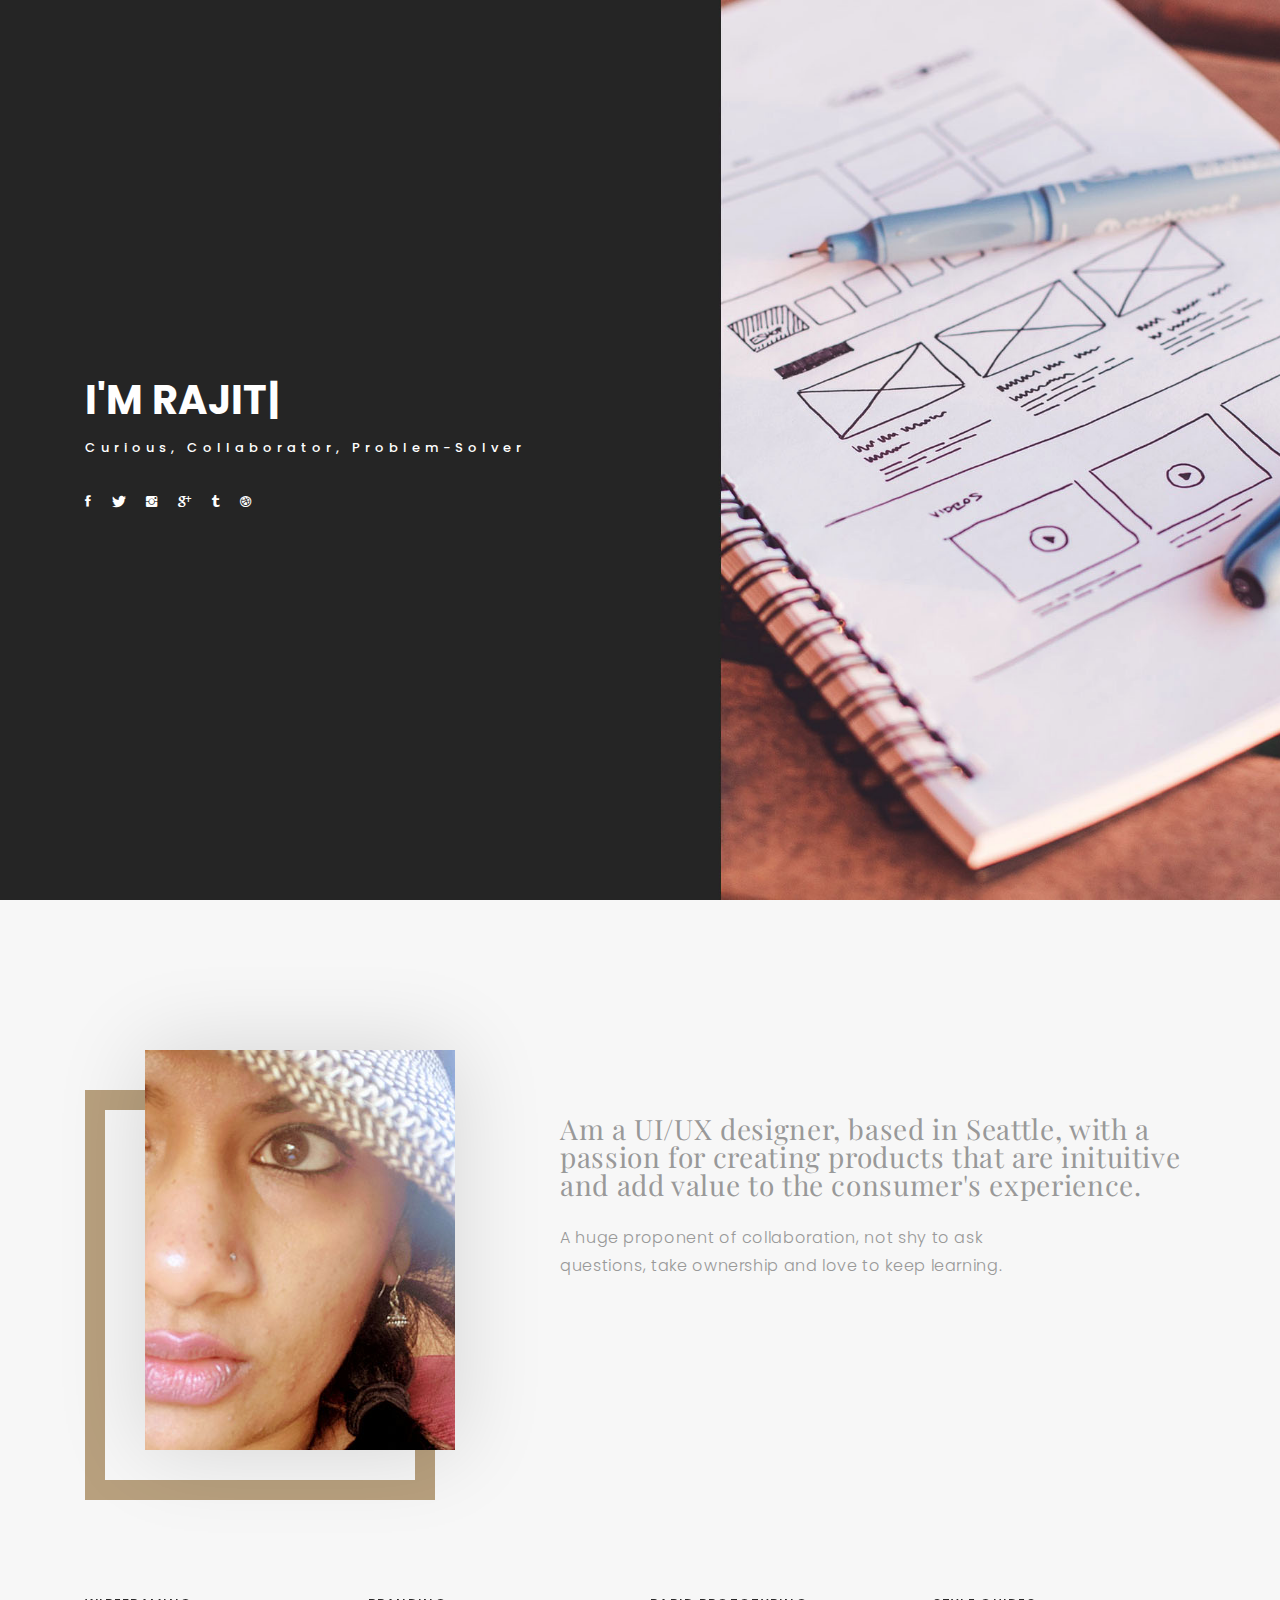
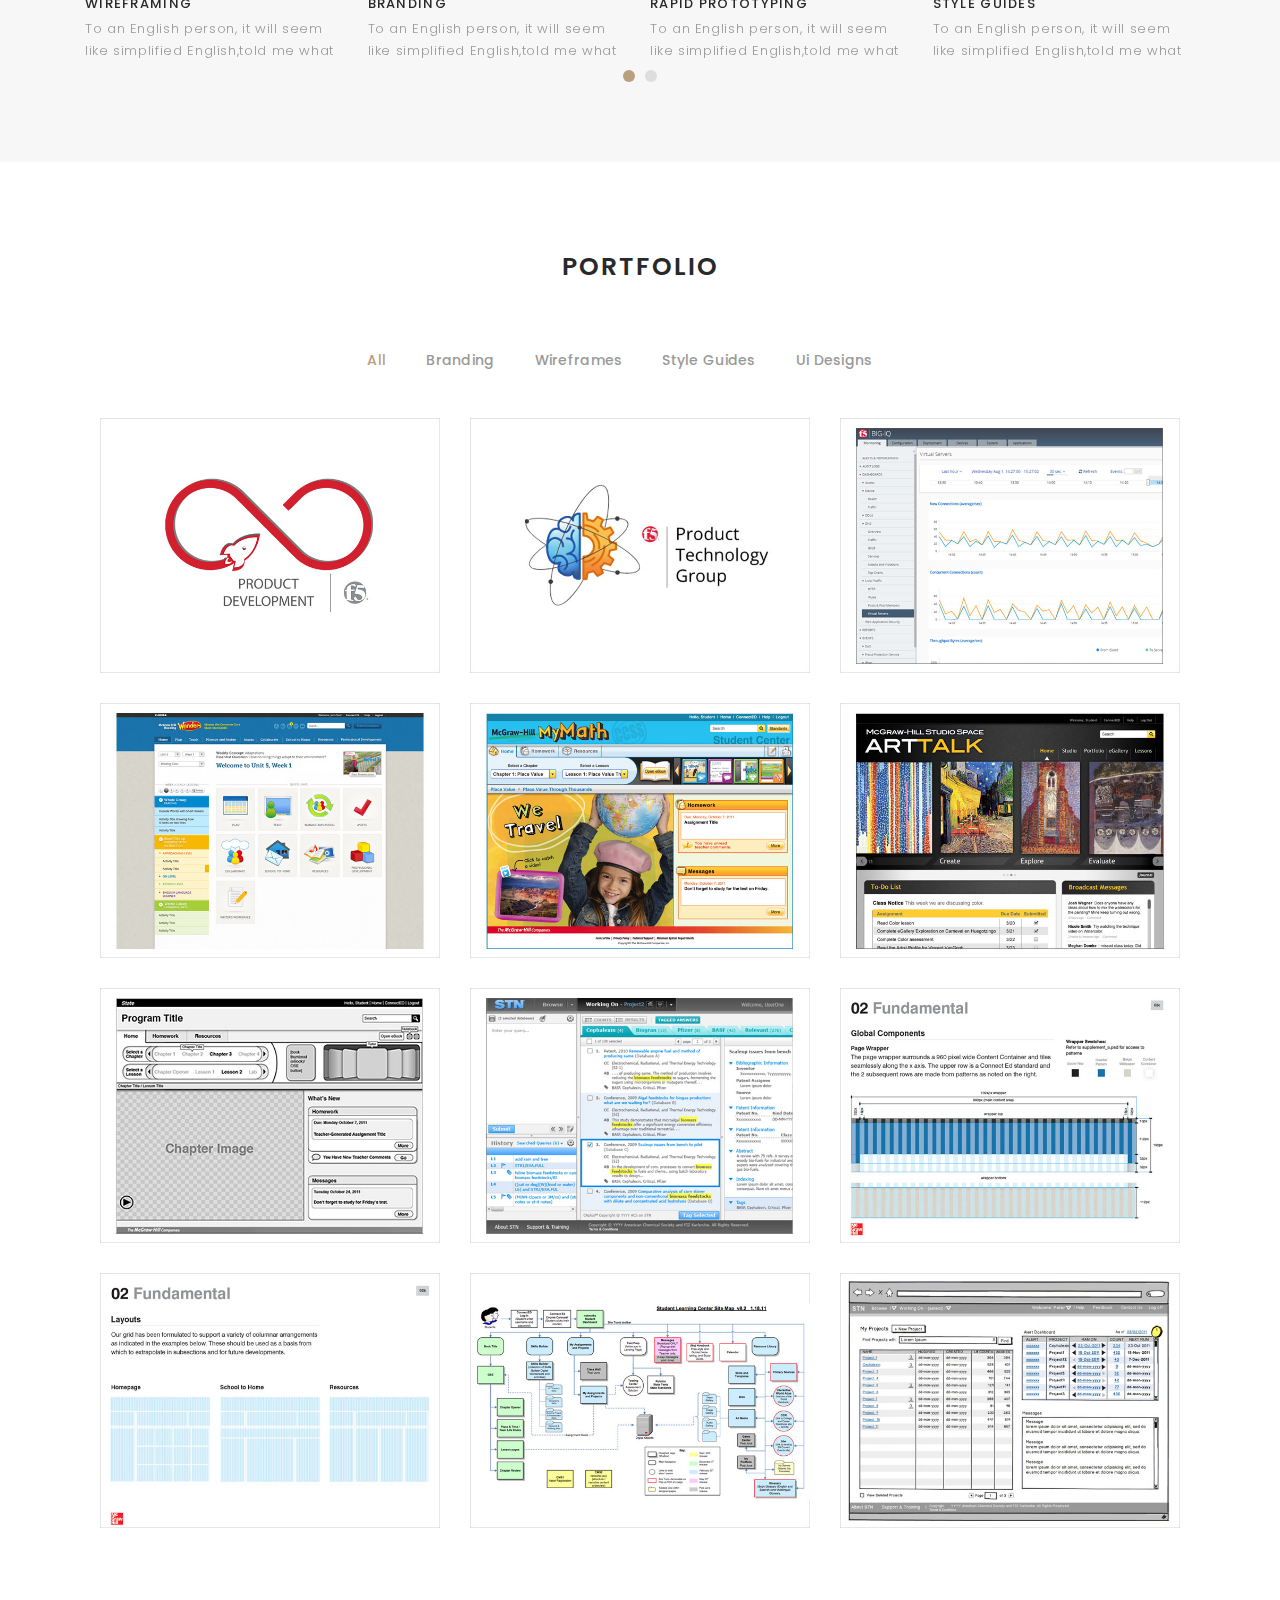
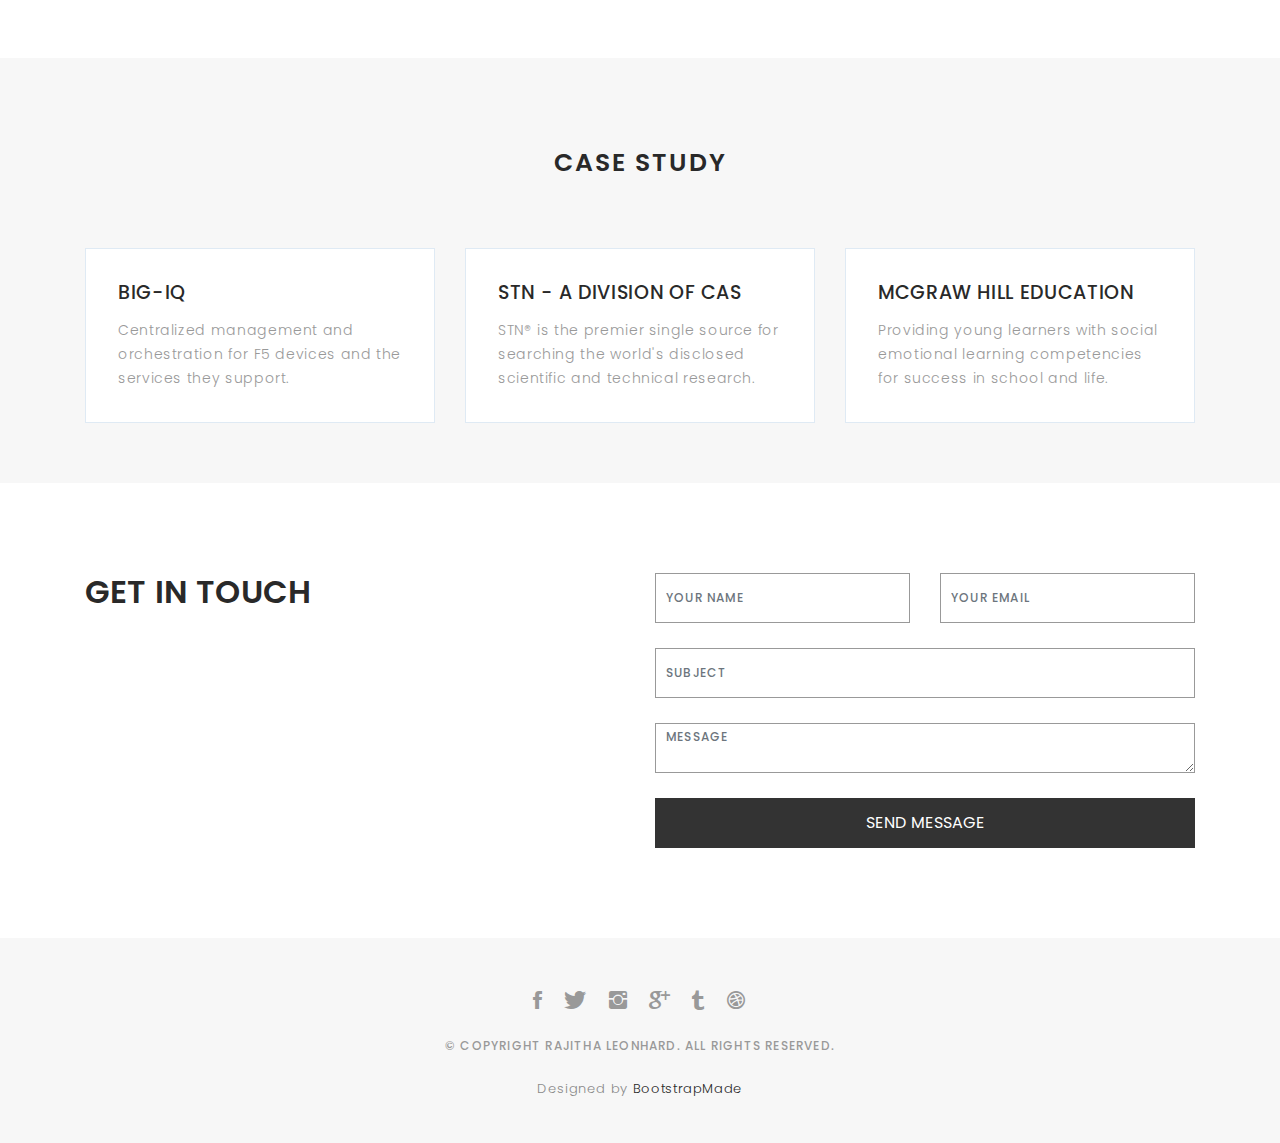
==== index.html @ eb4d6301 "My ux portfolio" ====
<!DOCTYPE html>
<html lang="en">

<head>
  <!-- meta -->
  <meta charset="utf-8">
  <meta content="width=device-width, initial-scale=1.0" name="viewport">

  <title>Rajitha Leonhard - User Experience Portfolio </title>
  <meta content="" name="keywords">
  <meta content="" name="description">

  <!-- Google Fonts -->
  <link href="https://fonts.googleapis.com/css?family=Poppins" rel="stylesheet">
  <link href="https://fonts.googleapis.com/css?family=Playfair+Display|Poppins" rel="stylesheet">
  <link href="https://fonts.googleapis.com/css?family=Damion" rel="stylesheet">

  <!-- Bootstrap CSS File -->
  <link href="lib/bootstrap/css/bootstrap.min.css" rel="stylesheet">

  <!-- Libraries CSS Files -->
  <link href="lib/ionicons/css/ionicons.min.css" rel="stylesheet">
  <link href="lib/owlcarousel/assets/owl.carousel.min.css" rel="stylesheet">
  <link href="lib/magnific-popup/magnific-popup.css" rel="stylesheet">
  <link href="lib/hover/hover.min.css" rel="stylesheet">

  <!-- Main Stylesheet File -->
  <link href="css/style.css" rel="stylesheet">

  <!-- Responsive css -->
  <link href="css/responsive.css" rel="stylesheet">

  <!--FontAwesome css-->
  <link rel="stylesheet" href="https://use.fontawesome.com/releases/v5.2.0/css/all.css" integrity="sha384-hWVjflwFxL6sNzntih27bfxkr27PmbbK/iSvJ+a4+0owXq79v+lsFkW54bOGbiDQ" crossorigin="anonymous">


  <!-- =======================================================
    Theme Name: Folio
    Theme URL: https://bootstrapmade.com/folio-bootstrap-portfolio-template/
    Author: BootstrapMade.com
    Author URL: https://bootstrapmade.com
  ======================================================= -->
</head>

<body>

  <!-- start section navbar -->
  <nav id="main-nav">
    <div class="row">
      <div class="container">

        <div class="logo">
          <a href="index.html"><img src="images/logo.png" alt="logo"></a>
        </div>

        <div class="responsive"><i data-icon="m" class="ion-navicon-round"></i></div>

        <ul class="nav-menu list-unstyled">
          <li><a href="#header" class="smoothScroll">Home</a></li>
          <li><a href="#about" class="smoothScroll">About</a></li>
          <li><a href="#portfolio" class="smoothScroll">Portfolio</a></li>
          <li><a href="#journal" class="smoothScroll">Case Study</a></li>
          <li><a href="#contact" class="smoothScroll">Contact</a></li>
        </ul>

      </div>
    </div>
  </nav>
  <!-- End section navbar -->


  <!-- start section header -->
  <div id="header" class="home">

    <div class="container">
      <div class="header-content">
        <h1>I'm <span class="typed"></span></h1>
        <p>curious, collaborator, problem-solver</p>

        <ul class="list-unstyled list-social">
          <li><a href="#"><i class="ion-social-facebook"></i></a></li>
          <li><a href="#"><i class="ion-social-twitter"></i></a></li>
          <li><a href="#"><i class="ion-social-instagram"></i></a></li>
          <li><a href="#"><i class="ion-social-googleplus"></i></a></li>
          <li><a href="#"><i class="ion-social-tumblr"></i></a></li>
          <li><a href="#"><i class="ion-social-dribbble"></i></a></li>
        </ul>
      </div>
    </div>
  </div>
  <!-- End section header -->


  <!-- start section about us -->
  <div id="about" class="paddsection">
    <div class="container">
      <div class="row justify-content-between">

        <div class="col-lg-4 ">
          <div class="div-img-bg">
            <div class="about-img">
              <img src="images/me.jpg" class="img-responsive" alt="me">
            </div>
          </div>
        </div>

        <div class="col-lg-7">
          <div class="about-descr">

            <p class="p-heading">Am a UI/UX designer, based in Seattle, with a passion for creating products that are inituitive and add value to the consumer's experience. </p>
            <p class="separator">A huge proponent of collaboration, not shy to ask questions, take ownership and love to keep learning.</p>

          </div>

        </div>
      </div>
    </div>
  </div>
  <!-- end section about us -->


  <!-- start section services -->
  <div id="services">
    <div class="container">

      <div class="services-carousel owl-theme">

        <div class="services-block">


          <i class="fas fa-pencil-alt"></i>
          <span>WIREFRAMING</span>
          <p class="separator">To an English person, it will seem like simplified English,told me what </p>

        </div>

        <div class="services-block">


          <i class="fas fa-passport"></i>
          <span>BRANDING</span>
          <p class="separator">To an English person, it will seem like simplified English,told me what </p>

        </div>

        <div class="services-block">

          <i class="fas fa-sitemap"></i>
          <span>RAPID PROTOTYPING</span>
          <p class="separator">To an English person, it will seem like simplified English,told me what </p>

        </div>


        <div class="services-block">

          <i class="far fa-list-alt"></i>
          <span>STYLE GUIDES</span>
          <p class="separator">To an English person, it will seem like simplified English,told me what </p>

        </div>


        <div class="services-block">

          <i class="fas fa-users"></i>
          <span>USER RESEARCH</span>
          <p class="separator">To an English person, it will seem like simplified English,told me what </p>

        </div>

        <!--
<div class="services-block">

  <i class="ion-ios-camera-outline"></i>
  <span>PHOTOGRAPHY</span>
  <p class="separator">To an English person, it will seem like simplified English,told me what </p>

</div>
-->

      </div>

    </div>

  </div>
  <!-- end section services -->


  <!-- start section portfolio -->

  <div id="portfolio" class="text-center paddsection">

    <div class="container">
      <div class="section-title text-center">
        <h2>Portfolio</h2>
      </div>
    </div>

    <div class="container">
      <div class="row">
        <div class="col-md-12">

          <div class="portfolio-list">

            <ul class="nav list-unstyled" id="portfolio-flters">
              <li class="filter filter-active" data-filter=".all">all</li>
              <li class="filter" data-filter=".branding">branding</li>
              <li class="filter" data-filter=".mockups">wireframes</li>
              <li class="filter" data-filter=".uikits">style guides</li>
              <li class="filter" data-filter=".webdesign">ui designs</li>
            </ul>

          </div>

          <div class="portfolio-container">

            <div class="col-lg-4 col-md-6 portfolio-thumbnail all branding">
              <a class="popup-img" href="images/portfolio/1.jpg">
                <img src="images/portfolio/1.jpg" alt="img">
              </a>
            </div>

            <div class="col-lg-4 col-md-6 portfolio-thumbnail all branding">
              <a class="popup-img" href="images/portfolio/2.jpg">
                <img src="images/portfolio/2.jpg"  alt="img">
              </a>
            </div>

            <div class="col-lg-4 col-md-6 portfolio-thumbnail all webdesign">
              <a class="popup-img" href="images/portfolio/3.jpg">
                <img src="images/portfolio/3.jpg" alt="img">
              </a>
            </div>

            <div class="col-lg-4 col-md-6 portfolio-thumbnail all webdesign">
              <a class="popup-img" href="images/portfolio/4.jpg">
                <img src="images/portfolio/4.jpg" alt="img">
              </a>
            </div>

            <div class="col-lg-4 col-md-6 portfolio-thumbnail all webdesign">
              <a class="popup-img" href="images/portfolio/5.jpg">
                <img src="images/portfolio/5.jpg" alt="img">
              </a>
            </div>

            <div class="col-lg-4 col-md-6 portfolio-thumbnail all webdesign">
              <a class="popup-img" href="images/portfolio/6.jpg">
                <img src="images/portfolio/6.jpg" alt="img">
              </a>
            </div>
            <div class="col-lg-4 col-md-6 portfolio-thumbnail all mockups">
              <a class="popup-img" href="images/portfolio/7.jpg">
                <img src="images/portfolio/7.jpg" alt="img">
              </a>
            </div>
            <div class="col-lg-4 col-md-6 portfolio-thumbnail all webdesign">
              <a class="popup-img" href="images/portfolio/8.jpg">
                <img src="images/portfolio/8.jpg" alt="img">
        
              </a>
            </div>
            <div class="col-lg-4 col-md-6 portfolio-thumbnail all uikits">
              <a class="popup-img" href="images/portfolio/9.jpg">
                <img src="images/portfolio/9.jpg" alt="img">
                      </a>
            </div>
            <div class="col-lg-4 col-md-6 portfolio-thumbnail all uikits">
              <a class="popup-img" href="images/portfolio/10.jpg">
                <img src="images/portfolio/10.jpg" alt="img">
                      </a>
            </div>
            <div class="col-lg-4 col-md-6 portfolio-thumbnail all mockups">
              <a class="popup-img" href="images/portfolio/11.jpg">
                <img src="images/portfolio/11.jpg" alt="img">
                      </a>
            </div>
            <div class="col-lg-4 col-md-6 portfolio-thumbnail all mockups">
              <a class="popup-img" href="images/portfolio/12.jpg">
                <img src="images/portfolio/12.jpg" alt="img">
                      </a>
            </div>

          </div>
        </div>
      </div>
    </div>

  </div>

  <!-- End section portfolio -->


  <!-- start section case study -->
  <div id="journal" class="text-left paddsection">

    <div class="container">
      <div class="section-title text-center">
        <h2>case study</h2>
      </div>
    </div>

    <div class="container">
      <div class="journal-block">
        <div class="row">

          <div class="col-lg-4 col-md-6">
            <div class="journal-info">

              <div class="journal-txt">

                <h4><a href="blog-single.html">BIG-IQ</a></h4>
                <p class="separator">Centralized management and orchestration for F5 devices and the services they support.
                </p>
                <p><a href="blog-single.html"> <i class="fas fa-arrow-right"></i></a></p>


              </div>

            </div>
          </div>

          <div class="col-lg-4 col-md-6">
            <div class="journal-info">


              <div class="journal-txt">

                <h4><a href="#blog-single.html">STN - A DIVISION OF CAS</a></h4>
                <p class="separator">STN® is the premier single source for searching the world's disclosed scientific and technical research.
                </p>
                <p> <i class="fas fa-arrow-right"></i></p>
              </div>

            </div>
          </div>

          <div class="col-lg-4 col-md-6">
            <div class="journal-info">



              <div class="journal-txt">

                <h4><a href="blog-single.html">MCGRAW HILL EDUCATION</a></h4>
                <p class="separator">Providing young learners with social emotional learning competencies for success in school and life.
                </p>
                <p> <i class="fas fa-arrow-right"></i></p>
              </div>

            </div>
          </div>

        </div>
      </div>
    </div>

  </div>
  <!-- End section journal -->


  <!-- start sectoion contact -->
  <div id="contact" class="paddsection">
    <div class="container">
      <div class="contact-block1">
        <div class="row">

          <div class="col-lg-6">
            <div class="contact-contact">

              <h2 class="mb-30">GET IN TOUCH</h2>

              <ul class="contact-details">
                <!--
<li><span>+1 614 602 9393</span></li>
<li><span>example@example.com</span></li>
-->
              </ul>

            </div>
          </div>

          <div class="col-lg-6">
            <form action="" method="post" role="form" class="contactForm">
              <div class="row">

                <div id="sendmessage">Your message has been sent. Thank you!</div>
                <div id="errormessage"></div>

                <div class="col-lg-6">
                  <div class="form-group contact-block1">
                    <input type="text" name="name" class="form-control" id="name" placeholder="Your Name" data-rule="minlen:4" data-msg="Please enter at least 4 chars" />
                    <div class="validation"></div>
                  </div>
                </div>

                <div class="col-lg-6">
                  <div class="form-group">
                    <input type="email" class="form-control" name="email" id="email" placeholder="Your Email" data-rule="email" data-msg="Please enter a valid email" />
                    <div class="validation"></div>
                  </div>
                </div>

                <div class="col-lg-12">
                  <div class="form-group">
                    <input type="text" class="form-control" name="subject" id="subject" placeholder="Subject" data-rule="minlen:4" data-msg="Please enter at least 8 chars of subject" />
                    <div class="validation"></div>
                  </div>
                </div>

                <div class="col-lg-12">
                  <div class="form-group">
                    <textarea class="form-control" name="message" rows="12" data-rule="required" data-msg="Please write something for us" placeholder="Message"></textarea>
                    <div class="validation"></div>
                  </div>
                </div>

                <div class="col-lg-12">
                  <input type="submit" class="btn btn-defeault btn-send" value="Send message">
                </div>

              </div>
            </form>
          </div>
        </div>
      </div>
    </div>
  </div>
  <!-- start sectoion contact -->


  <!-- start section footer -->
  <div id="footer" class="text-center">
    <div class="container">
      <div class="socials-media text-center">

        <ul class="list-unstyled">
          <li><a href="#"><i class="ion-social-facebook"></i></a></li>
          <li><a href="#"><i class="ion-social-twitter"></i></a></li>
          <li><a href="#"><i class="ion-social-instagram"></i></a></li>
          <li><a href="#"><i class="ion-social-googleplus"></i></a></li>
          <li><a href="#"><i class="ion-social-tumblr"></i></a></li>
          <li><a href="#"><i class="ion-social-dribbble"></i></a></li>
        </ul>

      </div>

      <p>&copy; Copyright Rajitha Leonhard. All rights reserved.</p>

      <div class="credits">
        <!--
          All the links in the footer should remain intact.
          You can delete the links only if you purchased the pro version.
          Licensing information: https://bootstrapmade.com/license/
          Purchase the pro version with working PHP/AJAX contact form: https://bootstrapmade.com/buy/?theme=Folio
        -->
        Designed by <a href="https://bootstrapmade.com/">BootstrapMade</a>
      </div>

    </div>
  </div>
  <!-- End section footer -->

  <!-- JavaScript Libraries -->
  <script src="lib/jquery/jquery.min.js"></script>
  <script src="lib/jquery/jquery-migrate.min.js"></script>
  <script src="lib/bootstrap/js/bootstrap.bundle.min.js"></script>
  <script src="lib/typed/typed.js"></script>
  <script src="lib/owlcarousel/owl.carousel.min.js"></script>
  <script src="lib/magnific-popup/magnific-popup.min.js"></script>
  <script src="lib/isotope/isotope.pkgd.min.js"></script>

  <!-- Contact Form JavaScript File -->
  <script src="contactform/contactform.js"></script>

  <!-- Template Main Javascript File -->
  <script src="js/main.js"></script>

</body>

</html>
---- css/style.css ----
/*
  Theme Name: Folio
  Theme URL: https://bootstrapmade.com/folio-bootstrap-portfolio-template/
  Author: BootstrapMade.com
  Author URL: https://bootstrapmade.com
*/

/*  General Styling
/*-----------------------------------------------------------------------------------*/

body {
  background: #ffffff;
  color: #898989;
  font-family: 'Poppins', helvetica;
  font-size: 2rem;
  font-weight: 300;
  line-height: .5rem;
  letter-spacing: 0.02em;
  overflow-x: hidden;
  margin: 0 auto;
  padding: 0;
  -moz-box-sizing: border-box;
  -ms-box-sizing: border-box;
  -o-box-sizing: border-box;
  -webkit-box-sizing: border-box;
  box-sizing: border-box;
}

h1,
h2,
h3,
h4,
h5,
h6 {
  margin: 0;
}

h2 {
  color: #292929;
  font-weight: 600;
}

h4 {
  color: #292929;
  font-size: 14px;
  font-weight: 600;
}

a {
  color: #292929;
  text-decoration: none !important;
  -moz-transition: all 0.5s ease-in-out 0s;
  -ms-transition: all 0.5s ease-in-out 0s;
  -o-transition: all 0.5s ease-in-out 0s;
  -webkit-transition: all 0.5s ease-in-out 0s;
  transition: all 0.5s ease-in-out 0s;
}

a:hover {
  -moz-transition: all 0.5s ease-in-out 0s;
  -ms-transition: all 0.5s ease-in-out 0s;
  -o-transition: all 0.5s ease-in-out 0s;
  -webkit-transition: all 0.5s ease-in-out 0s;
  transition: all 0.5s ease-in-out 0s;
}

a:hover,
a:focus {
  color: #b8a07e;
  text-decoration: underline;
}

nav ul li a {
  padding: 2px 0 0 0;
  position: relative;
  display: block;
  font-size: 12px;
  color: #999999;
  letter-spacing: 0.1em;
  font-weight: 500;
  line-height: 14px;
  text-transform: uppercase;
  -moz-transition: all 0.5s ease-in-out 0s;
  -ms-transition: all 0.5s ease-in-out 0s;
  -o-transition: all 0.5s ease-in-out 0s;
  -webkit-transition: all 0.5s ease-in-out 0s;
  transition: all 0.5s ease-in-out 0s;
}

p {
  margin: 25px 0;
  padding: 0;
  font-size: 1rem;
  color: #999999;
  line-height: 28px;
}

::-moz-selection {
  background: #b8a07e;
  color: #fff;
}

::selection {
  background: #b8a07e;
  color: #fff;
}

.btn {
  background: #333;
  border: medium none;
  border-radius: 0;
  color: #fff;
  font-size: 1rem;
  ;
  height: 50px;
  line-height: 50px;
  padding: 0 30px;
  text-transform: uppercase;
}

.btn:hover,
.btn:focus {
  color: #fff;
}

.padDiv {
  padding: 30px 20px;
}

.section-title {
  margin-bottom: 70px;
}

.section-title h2 {
  font-size: 25px;
  letter-spacing: 2px;
  text-transform: uppercase;
}

.form-control {
  background-color: transparent;
  border: 1px solid #999;
  border-radius: 0;
  color: #999999;
  font-size: 12px;
  font-weight: 500;
  height: 50px;
  letter-spacing: 0.1em;
  padding-left: 10px;
  margin: 0 0 25px 0;
  line-height: 14px;
  text-transform: uppercase;
}

.form-control:focus {
  box-shadow: none;
  outline: 0 none;
}

.paddsection {
  padding-top: 90px;
  padding-bottom: 90px;
}

.paddsections {
  padding-top: 90px;
  padding-bottom: 90px !important;
}

.hvr-shutter-in-horizontal::before {
  background: #333;
}

.hvr-shutter-in-horizontal:hover {
  background: #b8a07e;
}

.mb-30 {
  margin-bottom: 30px;
}

/*-----------------------------------------------------------------------------------*/

/*  Navbar Top
/*-----------------------------------------------------------------------------------*/

nav {
  position: fixed;
  background: #fff;
  z-index: 1000;
  width: 100%;
  padding: 20px;
  display: none;
  -webkit-box-shadow: 0px 2px 92px 0px rgba(0, 0, 0, 0.18);
  -moz-box-shadow: 0px 2px 92px 0px rgba(0, 0, 0, 0.18);
  box-shadow: 0px 2px 92px 0px rgba(0, 0, 0, 0.18);
}

.nav-menu {
  float: right;
  line-height: 32px;
  margin-bottom: 0;
  padding-top: 16px;
}

nav ul li {
  float: left;
  margin-right: 15px;
  font-family: 'Poppins', sans-serif;
  font-size: 14px;
  margin-left: 40px;
}

nav ul li a {
  padding: 2px 0 0 0;
  position: relative;
  display: block;
  font-size: 14px;
  color: #999999;
  font-family: 'Poppins', helvetica;
  font-weight: 500;
  line-height: 16px;
  text-transform: uppercase;
  letter-spacing: 0.02em;
  text-transform: capitalize;
}

.logo {
  float: left;
}

/*
.logo a {
  text-decoration: none;
  font-family: 'Damion', cursive;
  font-size: 3em;
}
*/

.logo img {
  width: 100px;
  height: 50px;
}



.responsive {
  display: none;
  font-size: 23px;
}

.active {
  color: #afafaf;
}

/*----------------------------------------------------------------------------------*/

/*  Header
/*-----------------------------------------------------------------------------------*/

#header {
  background: url("../images/home-bg.jpg") repeat scroll center center / cover;
  height: 100vh;
  width: 100%;
}


#header .header-content {
  height: 100vh;
  text-align: left;
  width: 100%;
  display: flex;
  justify-content: center;
  flex-direction: column;
}

.header-content h1 {
  font-size: 40px;
  font-weight: 700;
  margin-bottom: 10px;
  text-transform: uppercase;
  color: #fff;
}

.header-content p {
  font-size: 13px;
  letter-spacing: 5px;
  margin-top: 0;
  margin-bottom: 30px;
  text-transform: capitalize;
  color: #fff;
  font-weight: 500;
}

.header-content .list-social li {
  float: left;
  margin-right: 20px;
}

.header-content .list-social li i {
  color: #fff;
  font-size: 15px;
}

/*-----------------------------------------------------------------------------------*/

/*  Aout-us
/*-----------------------------------------------------------------------------------*/

#about {
  width: 100%;
  height: auto;
  background: #f7f7f7;
  padding-top: 190px;
}

#about .div-img-bg {
  padding-bottom: 30px;
  border: 20px solid #b8a07e;
}

#about .div-img-bg .about-img img {
  width: 100%;
  box-shadow: 0px 0px 85px 0px rgba(0, 0, 0, 0.14);
  margin-top: -60px;
  margin-left: 40px;
  height: 400px;
  object-fit: cover;
}

#about .about-descr .p-heading {
  font-family: 'Playfair Display', serif;
  font-size: 28px;
  text-align: left;
}

#about .about-descr .separator {
  max-width: 80%;
  margin-bottom: 0;
  text-align: left;
}

/*-----------------------------------------------------------------------------------*/

/*   Services
/*-----------------------------------------------------------------------------------*/

#services {
  background: #f7f7f7;
  position: relative;
  padding-bottom: 80px;
}

.owl-item {
  float: left;
}

.services-block span {
  margin: 10px 0;
  position: relative;
  font-size: 13px;
  color: #292929;
  letter-spacing: 0.1em;
  font-weight: 500;
  text-transform: uppercase;
  display: block;
}

.services-block .separator {
  margin: 0;
  font-size: 13px;
  line-height: 22px;
}

.services-block i {
  font-size: 44px;
  color: #b8a07e;
  line-height: 44px;
}


.services-carousel .owl-stage-outer {
  overflow: hidden;
}

.services-carousel .owl-dots {
  margin-top: 5px;
  text-align: center;
}

.services-carousel .owl-dot {
  display: inline-block;
  margin: 0 5px;
  width: 12px !important;
  height: 12px !important;
  border-radius: 50%;
  border: 0;
  padding: 0 !important;
  background-color: #ddd;
  cursor: pointer;
}

.services-carousel .owl-dot.active {
  background-color: #b8a07e;
}

.owl-nav {
  display: none;
}


/*-----------------------------------------------------------------------------------*/

/*  Portfolio
/*-----------------------------------------------------------------------------------*/

#portfolio {
  position: relative;
  padding-bottom: 50px;
}

#portfolio .portfolio-list {
  margin-bottom: 50px;
}

#portfolio .portfolio-list .nav {
  display: inline-block;
  margin: 0;
}

#portfolio .portfolio-list .nav li {
  margin: 0 40px 0 0;
  float: left;
  font-size: 14px;
  color: #999999;
  line-height: 16px;
  cursor: pointer;
  font-family: 'Poppins', helvetica;
  font-weight: 500;
  letter-spacing: 0.02em;
  text-transform: capitalize;
  -moz-transition: all 0.5s ease-in-out 0s;
  -ms-transition: all 0.5s ease-in-out 0s;
  -o-transition: all 0.5s ease-in-out 0s;
  -webkit-transition: all 0.5s ease-in-out 0s;
  transition: all 0.5s ease-in-out 0s;
}

#portfolio .portfolio-list .nav li:hover,
#portfolio .portfolio-list .nav li.filter-active {
  color: #b8a07e;
  -moz-transition: all 0.5s ease-in-out 0s;
  -ms-transition: all 0.5s ease-in-out 0s;
  -o-transition: all 0.5s ease-in-out 0s;
  -webkit-transition: all 0.5s ease-in-out 0s;
  transition: all 0.5s ease-in-out 0s;
}

#portfolio .portfolio-container {
  display: inline-block;
  margin-bottom: 50px;
  width: 100%;
}

.portfolio-thumbnail {
  margin-bottom: 30px;
  overflow: hidden;
}

.portfolio-thumbnail img {
  max-width: 100%;
}

/*-----------------------------------------------------------------------------------*/

/*  Journal
/*-----------------------------------------------------------------------------------*/

#journal,
#journal-blog {
  height: auto;
  width: 100%;
  background: #f7f7f7;
  padding-bottom: 60px;
  position: relative;
}

#journal-blog {
  background: #fff;
  padding-bottom: 30px;
}

#journal .journal-block {
  display: inline-block;
  height: auto;
  width: 100%;
}

#journal .journal-block .journal-info {
  position: relative;
  background-color: #ffffff;
  border: 1px solid #dfeaf4;

}

#journal .journal-block .journal-info :hover {
  background-color: #eef7fe;
  text-decoration: none;
}

.journal-block .journal-info img {
  max-width: 100%;
}

.journal-block .journal-info .journal-txt {
  padding: 1em;
  ;
  position: relative;
}

.journal-block .journal-info .journal-txt i {
  float: right;
}

.journal-block .journal-info .journal-txt h4 a {
  display: block;
  font-size: 19px;
  line-height: 24px;
  margin: 0 0 13px 0;
  font-weight: 500;
  color: #292929;
  -moz-transition: all 0.5s ease-in-out 0s;
  -ms-transition: all 0.5s ease-in-out 0s;
  -o-transition: all 0.5s ease-in-out 0s;
  -webkit-transition: all 0.5s ease-in-out 0s;
  transition: all 0.5s ease-in-out 0s;
}

.journal-block .journal-info .journal-txt h4 a:hover {
  color: #b8a07e;
  -moz-transition: all 0.5s ease-in-out 0s;
  -ms-transition: all 0.5s ease-in-out 0s;
  -o-transition: all 0.5s ease-in-out 0s;
  -webkit-transition: all 0.5s ease-in-out 0s;
  transition: all 0.5s ease-in-out 0s;
}

.journal-block .journal-info .journal-txt p {
  margin: 0;
  font-size: 14px;
  line-height: 24px;
}

/*-----------------------------------------------------------------------------------*/

/*  Contact
/*-----------------------------------------------------------------------------------*/

#contact {
  height: auto;
  width: 100%;
}

.contact-details {
  list-style: none;
  margin: 0;
  padding: 0;
}

.contact-details li {
  padding-bottom: 10px;
}

#contact input,
#contact textarea {
  width: 100%;
}


#contact #sendmessage {
  color: #18d26e;
  border: 1px solid #18d26e;
  display: none;
  text-align: center;
  padding: 15px;
  font-weight: 600;
  margin: 15px;
}

#contact #errormessage {
  color: red;
  display: none;
  border: 1px solid red;
  text-align: center;
  padding: 15px;
  font-weight: 600;
  margin: 15px;
}

#contact #sendmessage.show,
#contact #errormessage.show,
#contact .show {
  display: block;
}

#contact .validation {
  color: red;
  display: none;
  margin: 0 0 20px;
  font-weight: 400;
  font-size: 13px;
}

/*-----------------------------------------------------------------------------------*/

/*  Footer
/*-----------------------------------------------------------------------------------*/

#footer {
  background: #f7f7f7;
  padding-top: 50px;
  padding-bottom: 50px;
}

#footer .socials-media {
  width: 100%;
}

#footer .socials-media ul {
  display: inline-block;
  float: none;
  margin: 0 0 20px 0;
}

#footer .socials-media ul li {
  float: left;
  margin-left: 10px;
  margin-right: 10px;
}

#footer .socials-media ul li a {
  font-size: 24px;
  color: #999;
  letter-spacing: 0.1em;
  font-weight: 500;
  background: transparent;
  text-transform: uppercase;
  -moz-transition: all 0.5s ease-in-out 0s;
  -ms-transition: all 0.5s ease-in-out 0s;
  -o-transition: all 0.5s ease-in-out 0s;
  -webkit-transition: all 0.5s ease-in-out 0s;
  transition: all 0.5s ease-in-out 0s;
}

#footer .socials-media ul li a:hover {
  color: #b8a07e;
  -moz-transition: all 0.5s ease-in-out 0s;
  -ms-transition: all 0.5s ease-in-out 0s;
  -o-transition: all 0.5s ease-in-out 0s;
  -webkit-transition: all 0.5s ease-in-out 0s;
  transition: all 0.5s ease-in-out 0s;
}

#footer p {
  font-size: 12px;
  letter-spacing: 0.1em;
  font-weight: 500;
  margin-top: 0;
  text-transform: uppercase;
}

.credits {
  font-size: 13px;
}
---- css/responsive.css ----
/** Width between 1200x to 0
 *  ~~~~~~~~~~~~~~~~~~~~~~~~~~~~~~~~~~~~
 */

@media (min-width: 1200px) {

}

/** Width between 992px to 1199px
 *  ~~~~~~~~~~~~~~~~~~~~~~~~~~~~~~~~~~~~
 */

@media (min-width: 992px) and (max-width: 1199px) {
  
}

/** Width between 768px to 991px
 *  ~~~~~~~~~~~~~~~~~~~~~~~~~~~~~~~~~~~~
 */

@media (min-width: 768px) and (max-width: 991px) {
  /* Navbar */
  nav {
    padding: 10px 15px;
  }
  .nav-menu {
    margin-top: 40px;
    display: none;
    float: none;
    width: 100%;
  }
  .nav-menu li {
    float: none;
    width: 100%;
    text-align: center;
    border-top: 1px solid #f7f7f7;
    line-height: 45px;
    margin-left: 0;
    padding-top: 10px;
    padding-bottom: 10px;
  }
  .responsive {
    float: right;
    padding-top: 15px;
    display: block;
  }
  /* About */
  .head-info .header-content .cmaster h1 {
    font-size: 32px;
  }
  #about .div-img-bg {
    padding: 0;
  }
  #about .div-img-bg .about-img img {
    margin-top: 0%;
    margin-left: calc(0% - 0px);
  }
  #about .about-descr .p-heading {
    font-size: 20px;
  }
  #about .about-descr .separator {
    max-width: 100%;
    margin-bottom: 0;
  }
  /* portfolio */
  #portfolio .portfolio-list .nav li {
    float: none;
    margin: 20px;
    display: inline-block;
  }
  /* journal */
  #journal .journal-block .journal-info {
    margin-bottom: 30px;
  }
  /* Contact */
  .contact-contact {
    margin-bottom: 30px;
  }
  /* Footer */
  #footer .socials-media ul li {
    margin-right: 0;
    margin-left: 0;
    float: none;
    display: inline-block;
  }
}

/** Width between 767px to 0
 *  ~~~~~~~~~~~~~~~~~~~~~~~~~~~~~~~~~~~~
 */

@media (max-width: 767px) {
  /* Navbar */
  nav {
    padding: 20px 15px;
  }
  .nav-menu {
    margin-top: 40px;
    display: none;
    float: none;
    width: 100%;
  }
  .nav-menu li {
    float: none;
    width: 100%;
    text-align: center;
    border-top: 1px solid #f7f7f7;
    line-height: 45px;
    margin-left: 0;
    padding-top: 10px;
    padding-bottom: 10px;
  }
  .responsive {
    float: right;
    padding-top: 15px;
    display: block;
  }
  /* About */
  .head-info .header-content h1 {
    font-size: 32px;
  }
  #about .div-img-bg {
    padding: 0;
  }
  #about .div-img-bg .about-img img {
    margin-top: 0%;
    margin-left: calc(0% - 0px);
  }
  #about .about-descr .p-heading {
    font-size: 20px;
  }
  #about .about-descr .separator {
    max-width: 100%;
    margin-bottom: 0;
  }
  /* portfolio */
  #portfolio .portfolio-list .nav li {
    float: none;
    margin: 20px;
    display: inline-block;
  }
  /* journal */
  #journal .journal-block .journal-info {
    margin-bottom: 30px;
  }
  /* Contact */
  .contact-contact {
    margin-bottom: 30px;
  }
  /* Footer */
  #footer .socials-media ul li {
    margin-right: 0;
    margin-left: 0;
    float: none;
    display: inline-block;
  }
}

/** Width between 600px to 0
 *  ~~~~~~~~~~~~~~~~~~~~~~~~~~~~~~~~~~~~
 */

@media (max-width: 600px) {
  /* Navbar */
  nav {
    padding: 20px 15px;
  }
  .nav-menu {
    margin-top: 40px;
    display: none;
    float: none;
    width: 100%;
  }
  .nav-menu li {
    float: none;
    width: 100%;
    text-align: center;
    border-top: 1px solid #f7f7f7;
    line-height: 45px;
    margin-left: 0;
    padding-top: 10px;
    padding-bottom: 10px;
  }
  .responsive {
    float: right;
    padding-top: 15px;
    display: block;
  }
  /* About */
  .head-info .header-content h1 {
    font-size: 32px;
  }
  #about .div-img-bg {
    padding: 0;
  }
  #about .div-img-bg .about-img img {
    margin-top: 0%;
    margin-left: calc(0% - 0px);
  }
  #about .about-descr .p-heading {
    font-size: 20px;
  }
  #about .about-descr .separator {
    max-width: 100%;
    margin-bottom: 0;
  }
  /* portfolio */
  #portfolio .portfolio-list .nav li {
    float: none;
    margin: 10px;
    display: inline-block;
  }
  /* journal */
  #journal .journal-block .journal-info {
    margin-bottom: 30px;
  }
  /* Contact */
  .contact-contact {
    margin-bottom: 30px;
  }
  /* Footer */
  #footer .socials-media ul li {
    margin-right: 0;
    margin-left: 0;
    float: none;
    display: inline-block;
  }
}

/** Width between 480px to 0
 *  ~~~~~~~~~~~~~~~~~~~~~~~~~~~~~~~~~~~~
 */

@media (max-width: 480px) {
  /* Navbar */
  nav {
    padding: 20px 15px;
  }
  .nav-menu {
    margin-top: 40px;
    display: none;
    float: none;
    width: 100%;
  }
  .nav-menu li {
    float: none;
    width: 100%;
    text-align: center;
    border-top: 1px solid #f7f7f7;
    line-height: 45px;
    margin-left: 0;
    padding-top: 10px;
    padding-bottom: 10px;
  }
  .responsive {
    float: right;
    padding-top: 15px;
    display: block;
  }
  /* About */
  .head-info .header-content h1 {
    font-size: 32px;
  }
  #about .div-img-bg {
    padding: 0;
  }
  #about .div-img-bg .about-img img {
    margin-top: 0%;
    margin-left: calc(0% - 0px);
  }
  #about .about-descr .p-heading {
    font-size: 20px;
  }
  #about .about-descr .separator {
    max-width: 100%;
    margin-bottom: 0;
  }
  /* portfolio */
  #portfolio .portfolio-list .nav li {
    float: none;
    margin: 20px;
  }
  /* journal */
  #journal .journal-block .journal-info {
    margin-bottom: 30px;
  }
  /* Contact */
  .contact-contact {
    margin-bottom: 30px;
  }
  /* Footer */
  #footer .socials-media ul li {
    margin-right: 0;
    margin-left: 0;
    float: none;
    display: inline-block;
  }
}

/** Width between 320px to 0
 *  ~~~~~~~~~~~~~~~~~~~~~~~~~~~~~~~~~~~~
 */

@media (max-width: 320px) {
  /* Navbar */
  nav {
    padding: 20px 15px;
  }
  .nav-menu {
    margin-top: 40px;
    display: none;
    float: none;
    width: 100%;
  }
  .nav-menu li {
    float: none;
    width: 100%;
    text-align: center;
    border-top: 1px solid #f7f7f7;
    line-height: 45px;
    margin-left: 0;
    padding-top: 10px;
    padding-bottom: 10px;
  }
  .responsive {
    float: right;
    padding-top: 15px;
    display: block;
  }
  /* About */
  .head-info .header-content h1 {
    font-size: 32px;
  }
  #about .div-img-bg {
    padding: 0;
  }
  #about .div-img-bg .about-img img {
    margin-top: 0%;
    margin-left: calc(0% - 0px);
  }
  #about .about-descr .p-heading {
    font-size: 20px;
  }
  #about .about-descr .separator {
    max-width: 100%;
    margin-bottom: 0;
  }
  /* portfolio */
  #portfolio .portfolio-list .nav li {
    float: none;
    margin: 20px;
  }
  /* journal */
  #journal .journal-block .journal-info {
    margin-bottom: 30px;
  }
  /* Contact */
  .contact-contact {
    margin-bottom: 30px;
  }
  /* Footer */
  #footer .socials-media ul li {
    margin-right: 0;
    margin-left: 0;
    float: none;
    display: inline-block;
  }
  /* Single page */
  .entry-comments-body span {
    display: inline-block;
    margin-right: 0;
  }
}
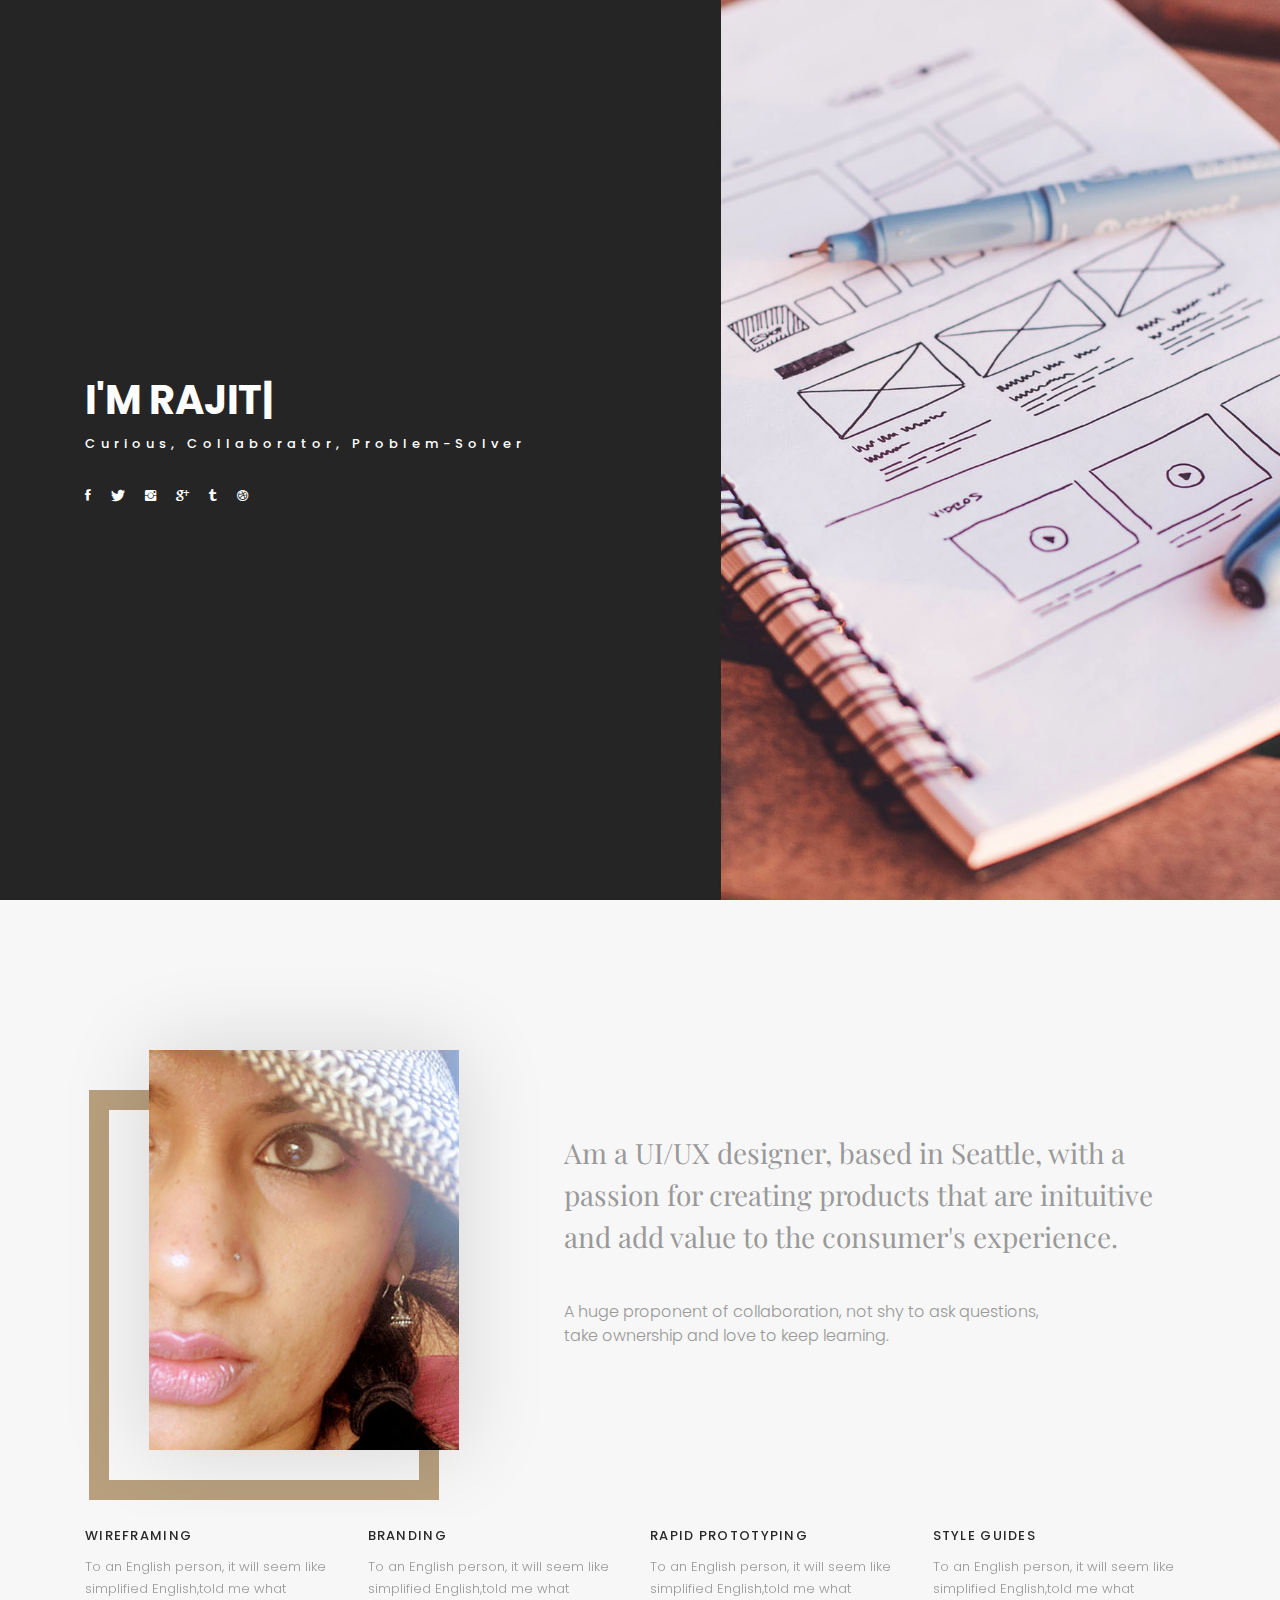
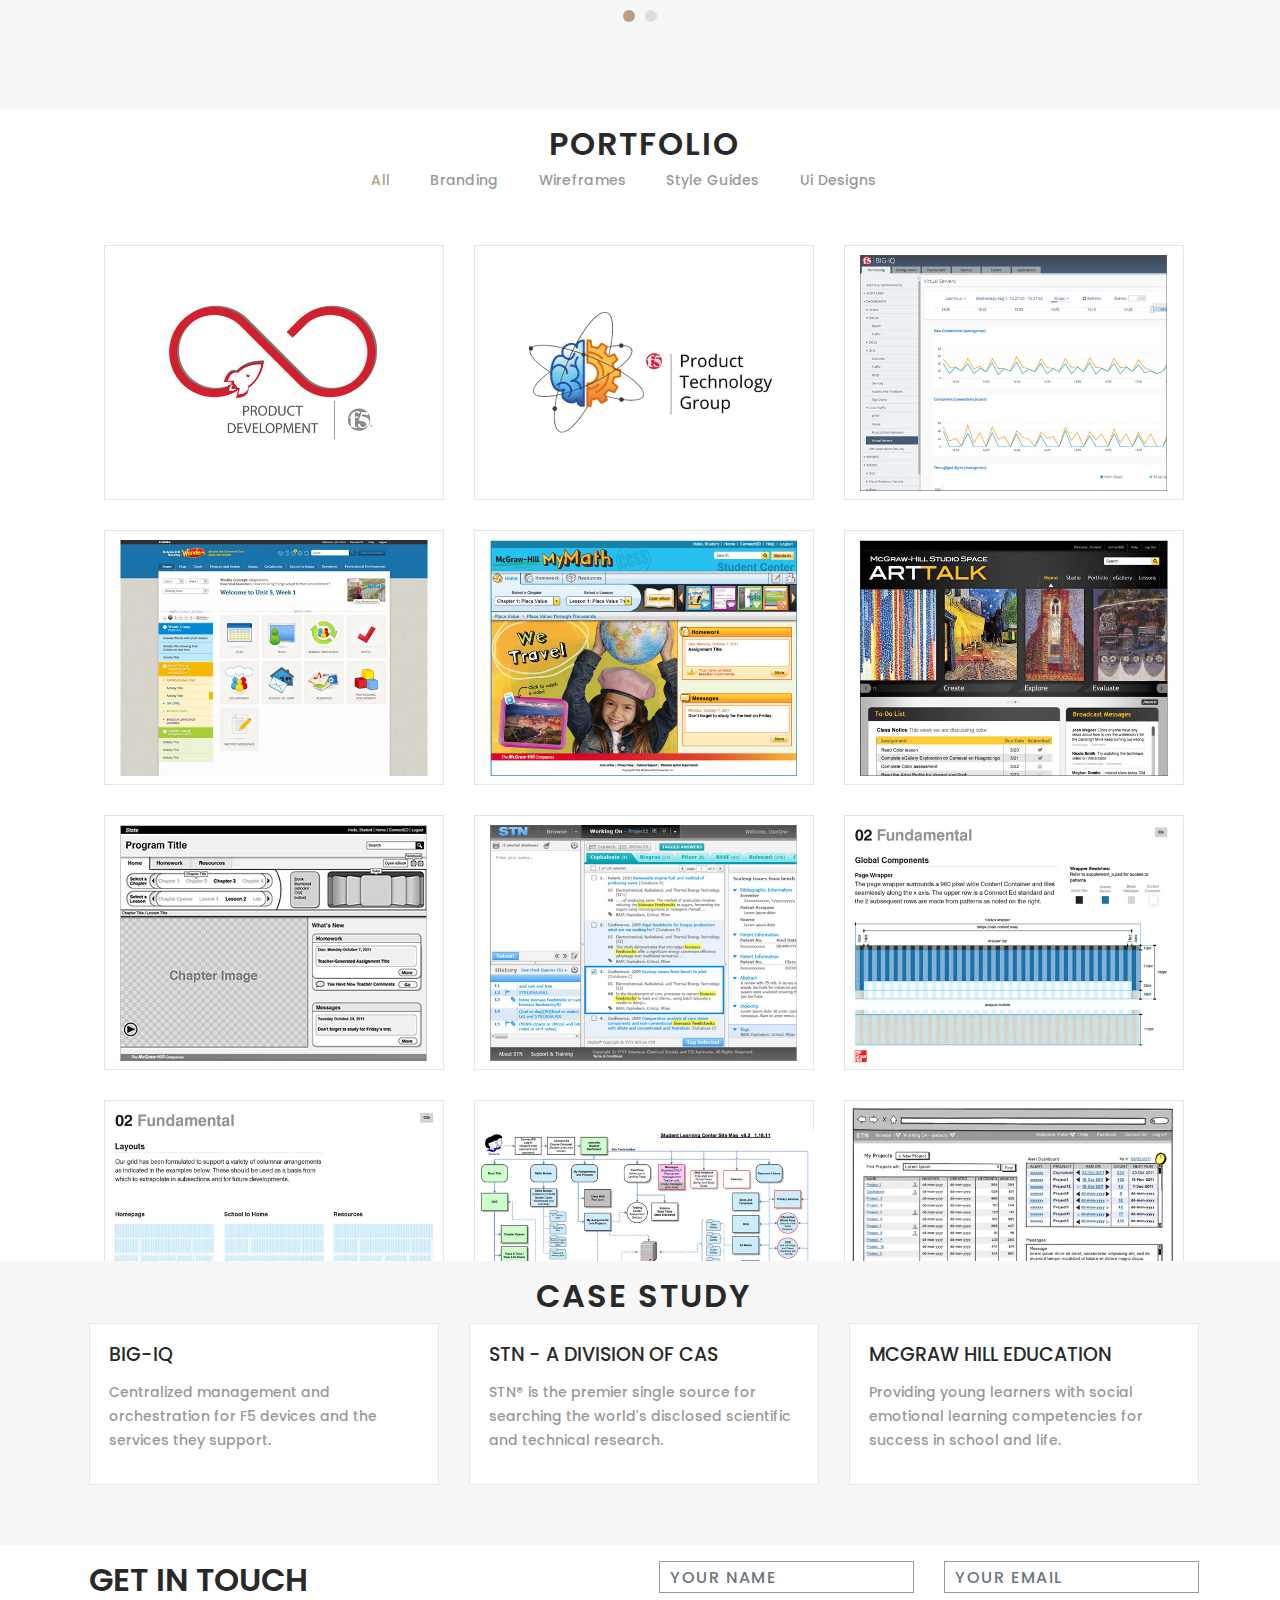
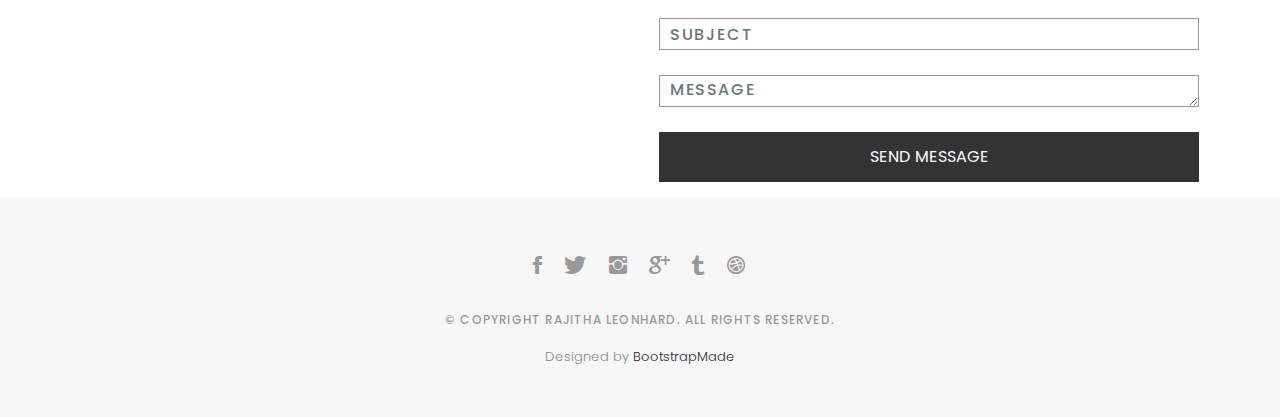
==== commit f5564493: "additional pages" ====
--- a/index.html
+++ b/index.html
@@ -216,69 +216,69 @@
           <div class="portfolio-container">
 
             <div class="col-lg-4 col-md-6 portfolio-thumbnail all branding">
-              <a class="popup-img" href="images/portfolio/1.jpg">
-                <img src="images/portfolio/1.jpg" alt="img">
+              <a class="popup-img" href="">
+                <img src="images/portfolio/1.jpg" alt="Branding F5">
               </a>
             </div>
 
             <div class="col-lg-4 col-md-6 portfolio-thumbnail all branding">
-              <a class="popup-img" href="images/portfolio/2.jpg">
-                <img src="images/portfolio/2.jpg"  alt="img">
+              <a class="popup-img" href="">
+                <img src="images/portfolio/2.jpg"  alt="Branding F5">
               </a>
             </div>
 
             <div class="col-lg-4 col-md-6 portfolio-thumbnail all webdesign">
-              <a class="popup-img" href="images/portfolio/3.jpg">
-                <img src="images/portfolio/3.jpg" alt="img">
+              <a class="popup-img" href="">
+                <img src="images/portfolio/3.jpg" alt="BIG-IQ">
               </a>
             </div>
 
             <div class="col-lg-4 col-md-6 portfolio-thumbnail all webdesign">
-              <a class="popup-img" href="images/portfolio/4.jpg">
-                <img src="images/portfolio/4.jpg" alt="img">
+              <a class="popup-img" href="">
+                <img src="images/portfolio/4.jpg" alt="McGraw Hill-Reading Wonders">
               </a>
             </div>
 
             <div class="col-lg-4 col-md-6 portfolio-thumbnail all webdesign">
-              <a class="popup-img" href="images/portfolio/5.jpg">
-                <img src="images/portfolio/5.jpg" alt="img">
+              <a class="popup-img" href="">
+                <img src="images/portfolio/5.jpg" alt="McGraw Hill-My Math">
               </a>
             </div>
 
             <div class="col-lg-4 col-md-6 portfolio-thumbnail all webdesign">
-              <a class="popup-img" href="images/portfolio/6.jpg">
-                <img src="images/portfolio/6.jpg" alt="img">
+              <a class="popup-img" href="">
+                <img src="images/portfolio/6.jpg" alt="McGraw Hill-Arttalk">
               </a>
             </div>
             <div class="col-lg-4 col-md-6 portfolio-thumbnail all mockups">
-              <a class="popup-img" href="images/portfolio/7.jpg">
-                <img src="images/portfolio/7.jpg" alt="img">
+              <a class="popup-img" href="">
+                <img src="images/portfolio/7.jpg" alt="McGraw Hill-Wireframe">
               </a>
             </div>
             <div class="col-lg-4 col-md-6 portfolio-thumbnail all webdesign">
-              <a class="popup-img" href="images/portfolio/8.jpg">
-                <img src="images/portfolio/8.jpg" alt="img">
+              <a class="popup-img" href="">
+                <img src="images/portfolio/8.jpg" alt="STN">
         
               </a>
             </div>
             <div class="col-lg-4 col-md-6 portfolio-thumbnail all uikits">
-              <a class="popup-img" href="images/portfolio/9.jpg">
-                <img src="images/portfolio/9.jpg" alt="img">
+              <a class="popup-img" href="">
+                <img src="images/portfolio/9.jpg" alt="Style Guide & Pattern Library">
                       </a>
             </div>
             <div class="col-lg-4 col-md-6 portfolio-thumbnail all uikits">
-              <a class="popup-img" href="images/portfolio/10.jpg">
-                <img src="images/portfolio/10.jpg" alt="img">
+              <a class="popup-img" href="">
+                <img src="images/portfolio/10.jpg" alt="Style Guide & Pattern Library">
                       </a>
             </div>
             <div class="col-lg-4 col-md-6 portfolio-thumbnail all mockups">
-              <a class="popup-img" href="images/portfolio/11.jpg">
-                <img src="images/portfolio/11.jpg" alt="img">
+              <a class="popup-img" href="">
+                <img src="images/portfolio/11.jpg" alt="User Flow">
                       </a>
             </div>
             <div class="col-lg-4 col-md-6 portfolio-thumbnail all mockups">
-              <a class="popup-img" href="images/portfolio/12.jpg">
-                <img src="images/portfolio/12.jpg" alt="img">
+              <a class="popup-img" href="">
+                <img src="images/portfolio/12.jpg" alt="Wireframe">
                       </a>
             </div>
 
@@ -310,11 +310,10 @@
 
               <div class="journal-txt">
 
-                <h4><a href="blog-single.html">BIG-IQ</a></h4>
+                <h4><a href="cs-biq.html">BIG-IQ</a></h4>
                 <p class="separator">Centralized management and orchestration for F5 devices and the services they support.
                 </p>
-                <p><a href="blog-single.html"> <i class="fas fa-arrow-right"></i></a></p>
-
+                <p><a href="cs-biq.html"> <i class="fas fa-arrow-right"></i></a></p>
 
               </div>
 
@@ -323,11 +322,9 @@
 
           <div class="col-lg-4 col-md-6">
             <div class="journal-info">
-
-
               <div class="journal-txt">
 
-                <h4><a href="#blog-single.html">STN - A DIVISION OF CAS</a></h4>
+                <h4><a href="cs-stn.html">STN - A DIVISION OF CAS</a></h4>
                 <p class="separator">STN® is the premier single source for searching the world's disclosed scientific and technical research.
                 </p>
                 <p> <i class="fas fa-arrow-right"></i></p>
@@ -338,12 +335,9 @@
 
           <div class="col-lg-4 col-md-6">
             <div class="journal-info">
-
-
-
               <div class="journal-txt">
 
-                <h4><a href="blog-single.html">MCGRAW HILL EDUCATION</a></h4>
+                <h4><a href="cs-mgh.html">MCGRAW HILL EDUCATION</a></h4>
                 <p class="separator">Providing young learners with social emotional learning competencies for success in school and life.
                 </p>
                 <p> <i class="fas fa-arrow-right"></i></p>
--- a/css/style.css
+++ b/css/style.css
@@ -12,10 +12,12 @@
   background: #ffffff;
   color: #898989;
   font-family: 'Poppins', helvetica;
-  font-size: 2rem;
+  font-size: 1em;
   font-weight: 300;
-  line-height: .5rem;
-  letter-spacing: 0.02em;
+  /*
+    line-height: .5rem;
+    letter-spacing: 0.02em;
+*/
   overflow-x: hidden;
   margin: 0 auto;
   padding: 0;
@@ -42,7 +44,7 @@
 
 h4 {
   color: #292929;
-  font-size: 14px;
+  font-size: 1.2em;
   font-weight: 600;
 }
 
@@ -88,11 +90,11 @@
 }
 
 p {
-  margin: 25px 0;
+  margin: 1.5em 0;
   padding: 0;
   font-size: 1rem;
   color: #999999;
-  line-height: 28px;
+  /*  line-height: 28px;*/
 }
 
 ::-moz-selection {
@@ -110,8 +112,7 @@
   border: medium none;
   border-radius: 0;
   color: #fff;
-  font-size: 1rem;
-  ;
+  font-size: 1em;
   height: 50px;
   line-height: 50px;
   padding: 0 30px;
@@ -124,15 +125,15 @@
 }
 
 .padDiv {
-  padding: 30px 20px;
+  padding: 1em 1em;
 }
 
 .section-title {
-  margin-bottom: 70px;
+  margin-bottom: .5em;
 }
 
 .section-title h2 {
-  font-size: 25px;
+  font-size: 2em;
   letter-spacing: 2px;
   text-transform: uppercase;
 }
@@ -142,13 +143,13 @@
   border: 1px solid #999;
   border-radius: 0;
   color: #999999;
-  font-size: 12px;
-  font-weight: 500;
-  height: 50px;
+  font-size: 1em;
+  font-weight: 500;
+  height: 2em;
   letter-spacing: 0.1em;
   padding-left: 10px;
   margin: 0 0 25px 0;
-  line-height: 14px;
+  line-height: 1em;
   text-transform: uppercase;
 }
 
@@ -158,13 +159,15 @@
 }
 
 .paddsection {
-  padding-top: 90px;
-  padding-bottom: 90px;
+  padding-top: 1em;
+  padding-bottom: 1em;
+  padding-left: .5em;
 }
 
 .paddsections {
-  padding-top: 90px;
-  padding-bottom: 90px !important;
+  padding-top: 1em;
+  padding-bottom: 1em !important;
+  padding-left: .5em;
 }
 
 .hvr-shutter-in-horizontal::before {
@@ -176,7 +179,7 @@
 }
 
 .mb-30 {
-  margin-bottom: 30px;
+  margin-bottom: 1.5em;
 }
 
 /*-----------------------------------------------------------------------------------*/
@@ -514,8 +517,18 @@
 
 .journal-block .journal-info .journal-txt {
   padding: 1em;
-  ;
-  position: relative;
+  position: relative;
+  display: block;
+  font-size: 19px;
+  line-height: 24px;
+  margin: 0 0 13px 0;
+  font-weight: 500;
+  color: #292929;
+  -moz-transition: all 0.5s ease-in-out 0s;
+  -ms-transition: all 0.5s ease-in-out 0s;
+  -o-transition: all 0.5s ease-in-out 0s;
+  -webkit-transition: all 0.5s ease-in-out 0s;
+  transition: all 0.5s ease-in-out 0s;
 }
 
 .journal-block .journal-info .journal-txt i {
--- a/css/responsive.css
+++ b/css/responsive.css
@@ -2,17 +2,13 @@
  *  ~~~~~~~~~~~~~~~~~~~~~~~~~~~~~~~~~~~~
  */
 
-@media (min-width: 1200px) {
-
-}
+@media (min-width: 1200px) {}
 
 /** Width between 992px to 1199px
  *  ~~~~~~~~~~~~~~~~~~~~~~~~~~~~~~~~~~~~
  */
 
-@media (min-width: 992px) and (max-width: 1199px) {
-  
-}
+@media (min-width: 992px) and (max-width: 1199px) {}
 
 /** Width between 768px to 991px
  *  ~~~~~~~~~~~~~~~~~~~~~~~~~~~~~~~~~~~~
@@ -295,6 +291,13 @@
     float: none;
     display: inline-block;
   }
+}
+
+/*callout*/
+
+@media screen and (max-width: 768px) .calloutli {
+  -ms-flex-preferred-size: 100%;
+  flex-basis: 100%;
 }
 
 /** Width between 320px to 0
